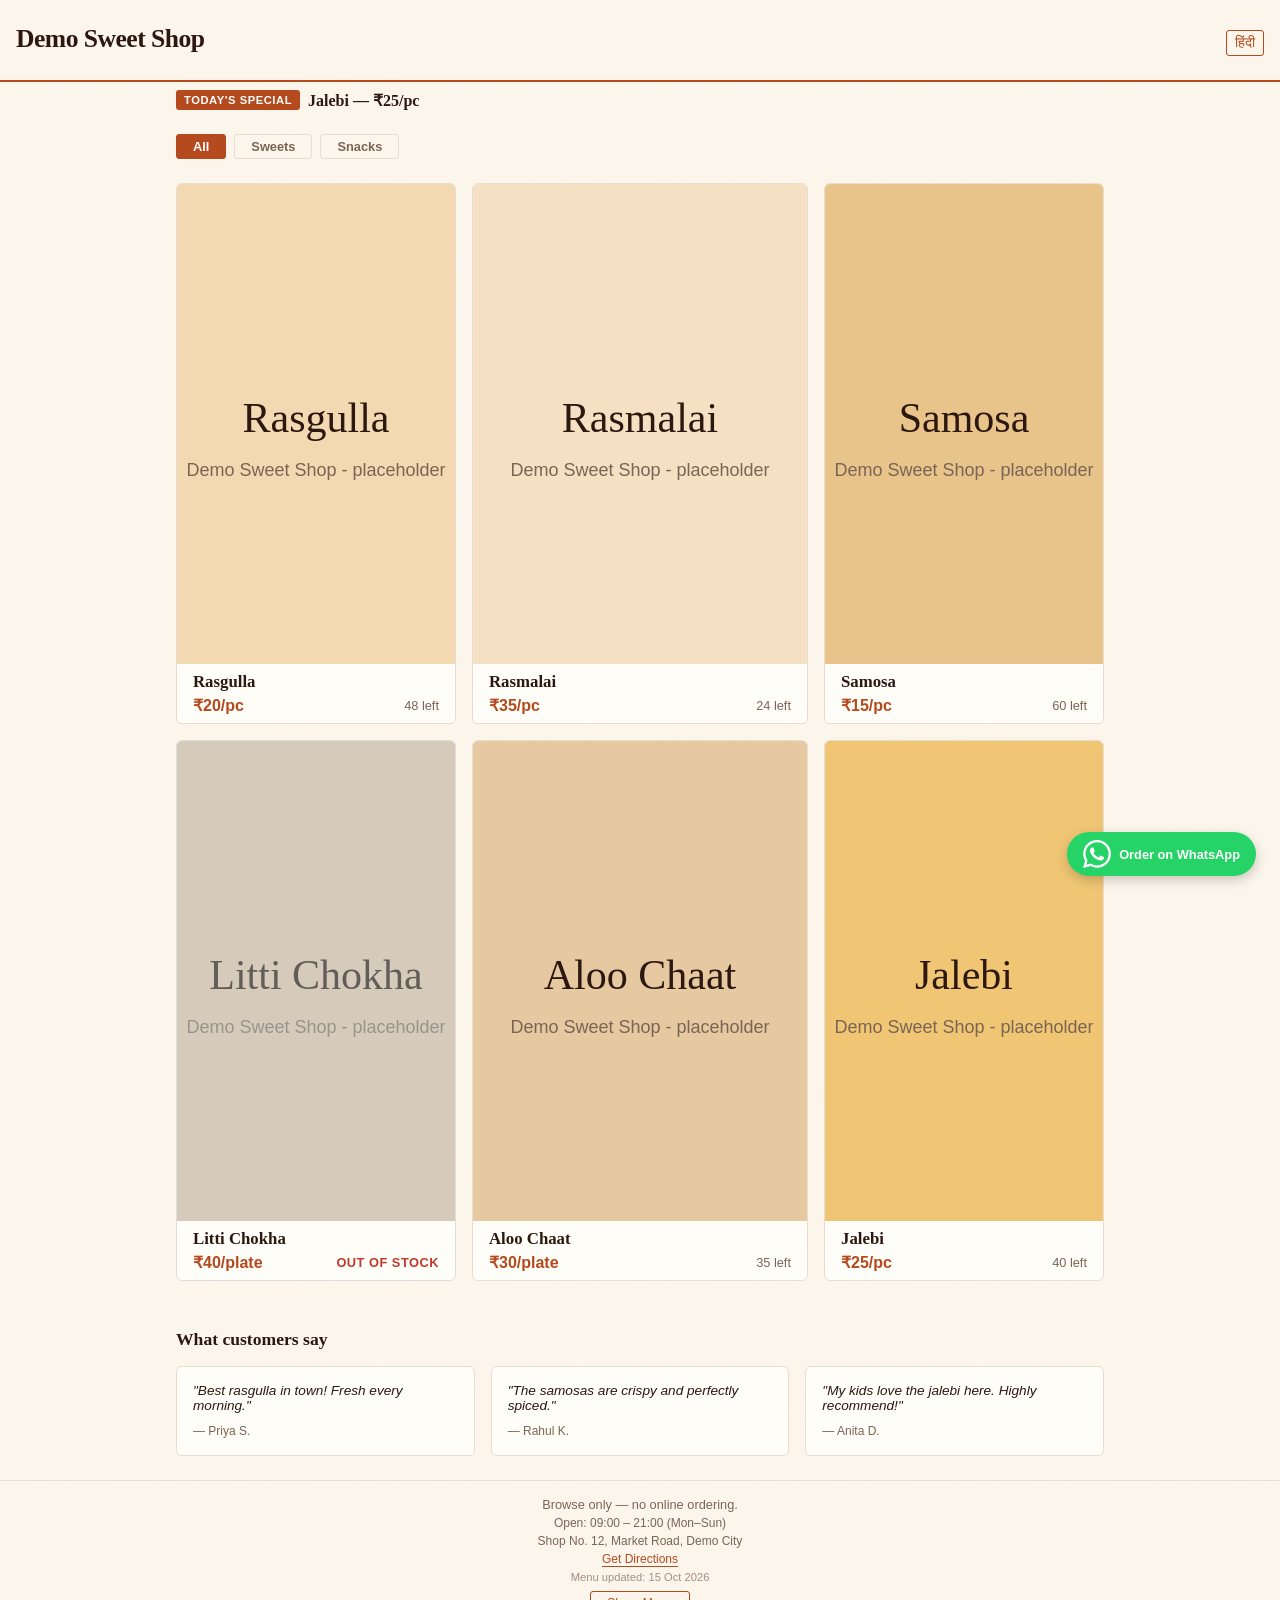
==== index.html @ 822747bb "Initial release: bilingual food-shop PWA template - Mobile-first menu with EN/HI toggle, OOS desatur" ====
<!doctype html>
<html lang="en">
  <head>
    <meta charset="UTF-8" />
    <meta name="viewport" content="width=device-width, initial-scale=1.0" />
    <meta name="theme-color" content="#b44a1e" />
    <meta
      name="description"
      content="Demo Sweet Shop — browse our menu of fresh sweets and snacks. No online ordering."
    />
    <meta property="og:title" content="Demo Sweet Shop" />
    <meta
      property="og:description"
      content="Fresh sweets and snacks. Browse only — visit us in store."
    />
    <meta property="og:type" content="website" />
    <meta property="og:image" content="assets/share.png" />
    <meta property="og:image:width" content="1200" />
    <meta property="og:image:height" content="630" />
    <meta property="og:image:alt" content="Demo Sweet Shop — fresh sweets and snacks" />
    <meta property="og:locale" content="en_IN" />
    <meta property="og:locale:alternate" content="hi_IN" />
    <!-- CSP: configure via HTTP header on your hosting server, not meta tag.
       Recommended: default-src 'self'; img-src 'self' data:; style-src 'self'; script-src 'self'; connect-src 'self' -->
    <title>Demo Sweet Shop</title>
    <link rel="icon" type="image/svg+xml" href="assets/favicon.svg" />
    <link rel="manifest" href="manifest.json" />
    <link rel="stylesheet" href="css/style.css" />
  </head>
  <body>
    <header class="shop-header">
      <h1 class="shop-title" data-i18n="shopName">Demo Sweet Shop</h1>
      <button id="langToggle" class="lang-btn" aria-label="Switch language">हिंदी</button>
    </header>

    <section class="special-banner" id="specialBanner" hidden>
      <span class="special-badge" data-i18n="todaySpecial">Today's Special</span>
      <span class="special-name" id="specialName"></span>
    </section>

    <nav class="filter-bar" id="filterBar" aria-label="Filter by category">
      <button class="filter-btn active" data-filter="all" data-i18n="filterAll">All</button>
      <button class="filter-btn" data-filter="sweet" data-i18n="filterSweet">Sweets</button>
      <button class="filter-btn" data-filter="snack" data-i18n="filterSnack">Snacks</button>
    </nav>

    <main class="menu-grid" id="menuGrid" aria-live="polite" aria-busy="true">
      <noscript>
        <p class="noscript-msg">
          This menu requires JavaScript to display items. Please enable JavaScript or contact the
          shop directly.
        </p>
      </noscript>
    </main>

    <section class="testimonials-section" id="testimonialsSection" hidden>
      <h2 class="testimonials-title" data-i18n="testimonialsTitle">What customers say</h2>
      <div class="testimonials-list" id="testimonialsList"></div>
    </section>

    <footer class="shop-footer">
      <p data-i18n="browseOnly">Browse only — no online ordering.</p>
      <p class="footer-hours" id="shopHours"></p>
      <p class="footer-address" id="shopAddress"></p>
      <a
        class="footer-directions"
        id="directionsLink"
        href="#"
        target="_blank"
        rel="noopener"
        data-i18n="getDirections"
        >Get Directions</a
      >
      <p class="footer-meta">
        <span data-i18n="menuUpdated">Menu updated</span>:
        <time id="lastUpdated"></time>
      </p>
      <button class="btn-share" id="btnShare" data-i18n="shareMenu">Share Menu</button>
    </footer>

    <a
      class="whatsapp-fab"
      id="whatsappFab"
      href="#"
      target="_blank"
      rel="noopener"
      aria-label="Order on WhatsApp"
    >
      <svg
        width="28"
        height="28"
        viewBox="0 0 24 24"
        fill="currentColor"
        aria-hidden="true"
        focusable="false"
      >
        <path
          d="M17.472 14.382c-.297-.149-1.758-.867-2.03-.967-.273-.099-.471-.148-.67.15-.197.297-.767.966-.94 1.164-.173.199-.347.223-.644.075-.297-.15-1.255-.463-2.39-1.475-.883-.788-1.48-1.761-1.653-2.059-.173-.297-.018-.458.13-.606.134-.133.298-.347.446-.52.149-.174.198-.298.298-.497.099-.198.05-.371-.025-.52-.075-.149-.669-1.612-.916-2.207-.242-.579-.487-.5-.669-.51-.173-.008-.371-.01-.57-.01-.198 0-.52.074-.792.372-.272.297-1.04 1.016-1.04 2.479 0 1.462 1.065 2.875 1.213 3.074.149.198 2.096 3.2 5.077 4.487.709.306 1.262.489 1.694.625.712.227 1.36.195 1.871.118.571-.085 1.758-.719 2.006-1.413.248-.694.248-1.289.173-1.413-.074-.124-.272-.198-.57-.347m-5.421 7.403h-.004a9.87 9.87 0 01-5.031-1.378l-.361-.214-3.741.982.998-3.648-.235-.374a9.86 9.86 0 01-1.51-5.26c.001-5.45 4.436-9.884 9.888-9.884 2.64 0 5.122 1.03 6.988 2.898a9.825 9.825 0 012.893 6.994c-.003 5.45-4.437 9.884-9.885 9.884m8.413-18.297A11.815 11.815 0 0012.05 0C5.495 0 .16 5.335.157 11.892c0 2.096.547 4.142 1.588 5.945L.057 24l6.305-1.654a11.882 11.882 0 005.683 1.448h.005c6.554 0 11.89-5.335 11.893-11.893a11.821 11.821 0 00-3.48-8.413z"
        />
      </svg>
      <span class="whatsapp-fab-text" data-i18n="whatsappOrder">Order on WhatsApp</span>
    </a>

    <script src="js/i18n.js"></script>
    <script src="js/menu.js"></script>
  </body>
</html>
---- css/style.css ----
:root {
  --clr-bg: #fdf6ec;
  --clr-card: #fffdf8;
  --clr-text: #2c1810;
  --clr-accent: #b44a1e;
  --clr-muted: #7a6555;
  --clr-oos: #c0392b;
  --clr-border: #e8ddd0;
  --clr-error: #c0392b;
  --radius-card: 6px;
  --space-xs: 4px;
  --space-sm: 8px;
  --space-md: 16px;
  --space-lg: 24px;
  --font-display: "Georgia", "Noto Serif Devanagari", serif;
  --font-body: "Segoe UI", "Noto Sans Devanagari", sans-serif;
  --noise: url("data:image/svg+xml,%3Csvg xmlns='http://www.w3.org/2000/svg' width='200' height='200'%3E%3Cfilter id='n'%3E%3CfeTurbulence type='fractalNoise' baseFrequency='0.75' numOctaves='4' stitchTiles='stitch'/%3E%3C/filter%3E%3Crect width='200' height='200' filter='url(%23n)' opacity='0.03'/%3E%3C/svg%3E");
}

* {
  margin: 0;
  padding: 0;
  box-sizing: border-box;
}

body {
  font-family: var(--font-body);
  background: var(--noise), var(--clr-bg);
  color: var(--clr-text);
  min-height: 100dvh;
  display: flex;
  flex-direction: column;
}

/* --- Header --- */

.shop-header {
  display: flex;
  align-items: baseline;
  justify-content: space-between;
  padding: var(--space-lg) var(--space-md);
  border-bottom: 2px solid var(--clr-accent);
}

.shop-title {
  font-family: var(--font-display);
  font-size: 1.6rem;
  font-weight: 700;
  letter-spacing: -0.02em;
}

.lang-btn {
  font: inherit;
  font-size: 0.85rem;
  padding: var(--space-xs) var(--space-sm);
  border: 1px solid var(--clr-accent);
  border-radius: 3px;
  background: transparent;
  color: var(--clr-accent);
  cursor: pointer;
}

.lang-btn:hover,
.lang-btn:focus-visible {
  background: var(--clr-accent);
  color: #fff;
  outline: none;
}

/* --- Filter bar --- */

.filter-bar {
  display: flex;
  gap: var(--space-sm);
  padding: var(--space-md) var(--space-md) 0;
  max-width: 960px;
  margin-inline: auto;
  width: 100%;
}

.filter-btn {
  font: inherit;
  font-size: 0.8rem;
  font-weight: 600;
  padding: var(--space-xs) var(--space-md);
  border: 1px solid var(--clr-border);
  border-radius: 3px;
  background: transparent;
  color: var(--clr-muted);
  cursor: pointer;
  transition:
    background 0.12s ease,
    color 0.12s ease;
}

.filter-btn:hover {
  border-color: var(--clr-accent);
  color: var(--clr-accent);
}

.filter-btn:focus-visible {
  outline: 2px solid var(--clr-accent);
  outline-offset: 1px;
}

.filter-btn.active {
  background: var(--clr-accent);
  border-color: var(--clr-accent);
  color: #fff;
}

/* --- Grid: desktop = 3-col asymmetric --- */

.menu-grid {
  flex: 1;
  display: grid;
  grid-template-columns: 1fr 1.2fr 1fr;
  gap: var(--space-md);
  padding: var(--space-lg) var(--space-md);
  max-width: 960px;
  margin-inline: auto;
  width: 100%;
}

/* --- Cards --- */

.item-card {
  background: var(--clr-card);
  border-radius: var(--radius-card);
  border: 1px solid var(--clr-border);
  overflow: hidden;
  display: flex;
  flex-direction: column;
  transition:
    transform 0.15s ease,
    border-color 0.15s ease;
}

/* Cards are browse-only (not interactive), so they are deliberately
   NOT focusable — a focus target that does nothing is an a11y trap.
   They lift on hover/when a child gains focus. */

.item-card:hover,
.item-card:focus-within {
  transform: translateY(-2px);
  border-color: var(--clr-accent);
}

.item-card img {
  width: 100%;
  aspect-ratio: 4 / 3;
  object-fit: cover;
  display: block;
  background: #eee;
}

.card-body {
  padding: var(--space-sm) var(--space-md);
  display: flex;
  flex-direction: column;
  gap: var(--space-xs);
  flex: 1;
}

.item-name {
  font-family: var(--font-display);
  font-size: 1.05rem;
  font-weight: 600;
}

.item-meta {
  display: flex;
  justify-content: space-between;
  align-items: center;
  margin-top: auto;
}

.item-price {
  font-weight: 700;
  color: var(--clr-accent);
}

.item-qty {
  font-size: 0.8rem;
  color: var(--clr-muted);
}

/* --- Out of stock: desaturate + dim --- */

.item-card.oos img {
  filter: grayscale(0.6);
  opacity: 70%;
}

.item-card.oos {
  border-color: #ddd;
}

.oos-label {
  font-size: 0.8rem;
  font-weight: 600;
  color: var(--clr-oos);
  text-transform: uppercase;
  letter-spacing: 0.04em;
}

/* --- Skeleton loading --- */

.skeleton-card {
  border-radius: var(--radius-card);
  border: 1px solid var(--clr-border);
  overflow: hidden;
  aspect-ratio: 4 / 3.5;
  background: linear-gradient(
    90deg,
    var(--clr-border) 25%,
    var(--clr-card) 50%,
    var(--clr-border) 75%
  );
  background-size: 200% 100%;
  animation: skeleton-pulse 1.4s ease-in-out infinite;
}

@keyframes skeleton-pulse {
  0% {
    background-position: 200% 0;
  }

  100% {
    background-position: -200% 0;
  }
}

/* --- Card keyboard focus (only if a card ever becomes interactive) --- */

.item-card:focus-visible {
  outline: 2px solid var(--clr-accent);
  outline-offset: 2px;
}

/* --- Error / loading / noscript --- */

.menu-error {
  grid-column: 1 / -1;
  color: var(--clr-error);
  font-size: 0.9rem;
  padding: var(--space-md);
  text-align: center;
}

.noscript-msg {
  grid-column: 1 / -1;
  color: var(--clr-muted);
  font-size: 0.9rem;
  padding: var(--space-md);
  text-align: center;
}

/* --- Footer --- */

.shop-footer {
  text-align: center;
  padding: var(--space-md);
  font-size: 0.8rem;
  color: var(--clr-muted);
  border-top: 1px solid var(--clr-border);
}

/* --- Mobile: horizontal cards, reordered meta, dominant price --- */

@media (width <= 600px) {
  .menu-grid {
    grid-template-columns: 1fr;
    padding: var(--space-md);
    gap: var(--space-sm);
  }

  .item-card {
    flex-direction: row;
    align-items: stretch;
  }

  .item-card img {
    width: 96px;
    min-height: 96px;
    aspect-ratio: 1;
    border-radius: var(--radius-card) 0 0 var(--radius-card);
  }

  .card-body {
    flex-flow: row wrap;
    align-items: center;
    gap: var(--space-xs) var(--space-sm);
  }

  .item-name {
    flex: 1 1 100%;
    font-size: 0.95rem;
  }

  .item-meta {
    flex: 1 1 100%;
    justify-content: flex-start;
    gap: var(--space-md);
  }

  .item-price {
    order: 1;
    font-size: 1rem;
  }

  .item-qty {
    order: 2;
  }

  .oos-label {
    order: 3;
  }
}

/* --- Motion preference: disable hover lift --- */

@media (prefers-reduced-motion: reduce) {
  .item-card,
  .lang-btn,
  .filter-btn {
    transition: none;
  }

  .item-card:hover,
  .item-card:focus-within {
    transform: none;
  }
}

/* --- Special banner --- */

.special-banner {
  display: flex;
  align-items: center;
  gap: var(--space-sm);
  max-width: 960px;
  margin-inline: auto;
  width: 100%;
  padding: var(--space-sm) var(--space-md);
}

.special-badge {
  font-size: 0.7rem;
  font-weight: 700;
  text-transform: uppercase;
  letter-spacing: 0.05em;
  background: var(--clr-accent);
  color: #fff;
  padding: var(--space-xs) var(--space-sm);
  border-radius: 3px;
}

.special-name {
  font-family: var(--font-display);
  font-size: 1rem;
  font-weight: 600;
}

/* --- Testimonials --- */

.testimonials-section {
  max-width: 960px;
  margin-inline: auto;
  width: 100%;
  padding: var(--space-lg) var(--space-md);
}

.testimonials-title {
  font-family: var(--font-display);
  font-size: 1.1rem;
  margin-bottom: var(--space-md);
}

.testimonials-list {
  display: grid;
  grid-template-columns: repeat(auto-fit, minmax(200px, 1fr));
  gap: var(--space-md);
}

.testimonial {
  background: var(--clr-card);
  border: 1px solid var(--clr-border);
  border-radius: var(--radius-card);
  padding: var(--space-md);
}

.testimonial-text {
  font-size: 0.85rem;
  font-style: italic;
  margin-bottom: var(--space-sm);
}

.testimonial-name {
  font-size: 0.75rem;
  color: var(--clr-muted);
  font-style: normal;
}

/* --- Footer extras --- */

.footer-hours,
.footer-address {
  margin-top: var(--space-xs);
  font-size: 0.75rem;
}

.footer-directions {
  display: inline-block;
  margin-top: var(--space-xs);
  font-size: 0.75rem;
  color: var(--clr-accent);
  text-decoration: none;
  border-bottom: 1px solid var(--clr-accent);
}

.footer-directions:hover {
  border-bottom-width: 2px;
}

.btn-share {
  font: inherit;
  font-size: 0.75rem;
  margin-top: var(--space-sm);
  padding: var(--space-xs) var(--space-md);
  border: 1px solid var(--clr-accent);
  border-radius: 3px;
  background: transparent;
  color: var(--clr-accent);
  cursor: pointer;
}

.btn-share:hover {
  background: var(--clr-accent);
  color: #fff;
}

/* --- WhatsApp FAB --- */

.whatsapp-fab {
  position: fixed;
  bottom: var(--space-lg);
  right: var(--space-lg);
  display: flex;
  align-items: center;
  gap: var(--space-sm);
  background: #25d366;
  color: #fff;
  padding: var(--space-sm) var(--space-md);
  border-radius: 28px;
  text-decoration: none;
  font-size: 0.8rem;
  font-weight: 600;
  box-shadow: 0 4px 12px rgb(0 0 0 / 20%);
  transition: transform 0.15s ease;
  z-index: 100;
}

.whatsapp-fab:hover {
  transform: scale(1.05);
}

.whatsapp-fab svg {
  flex-shrink: 0;
}

@media (width <= 600px) {
  .whatsapp-fab-text {
    display: none;
  }

  .whatsapp-fab {
    padding: var(--space-sm);
    border-radius: 50%;
  }
}

/* --- Footer meta --- */

.footer-meta {
  margin-top: var(--space-xs);
  font-size: 0.7rem;
  opacity: 70%;
}

/* --- Dark mode --- */

@media (prefers-color-scheme: dark) {
  :root {
    --clr-bg: #1a1209;
    --clr-card: #241a10;
    --clr-text: #f0e6d8;
    --clr-accent: #e07040;
    --clr-muted: #a08a70;
    --clr-border: #3d2e1e;
    --clr-error: #e05040;
    --clr-oos: #e05040;
  }

  .lang-btn:hover,
  .lang-btn:focus-visible {
    color: #1a1209;
  }

  .filter-btn.active {
    color: #1a1209;
  }

  .item-card img {
    background: #2a2015;
  }

  .skeleton-card {
    background: linear-gradient(
      90deg,
      var(--clr-border) 25%,
      var(--clr-card) 50%,
      var(--clr-border) 75%
    );
    background-size: 200% 100%;
  }
}

/* --- Print stylesheet --- */

@media print {
  .shop-header {
    border-bottom: 1px solid #000;
    padding: 8px 0;
  }

  .lang-btn,
  .filter-bar,
  .shop-footer,
  .whatsapp-fab,
  .testimonials-section,
  .btn-share {
    display: none;
  }

  body {
    background: #fff;
  }

  .menu-grid {
    grid-template-columns: 1fr 1fr;
    gap: 8px;
    padding: 8px 0;
  }

  .item-card {
    break-inside: avoid;
    border: 1px solid #ccc;
    box-shadow: none;
    transform: none;
  }

  .item-card:hover {
    transform: none;
  }

  .item-card img {
    filter: none;
    opacity: 100%;
  }

  .oos-label {
    color: #000;
    font-weight: 700;
  }
}
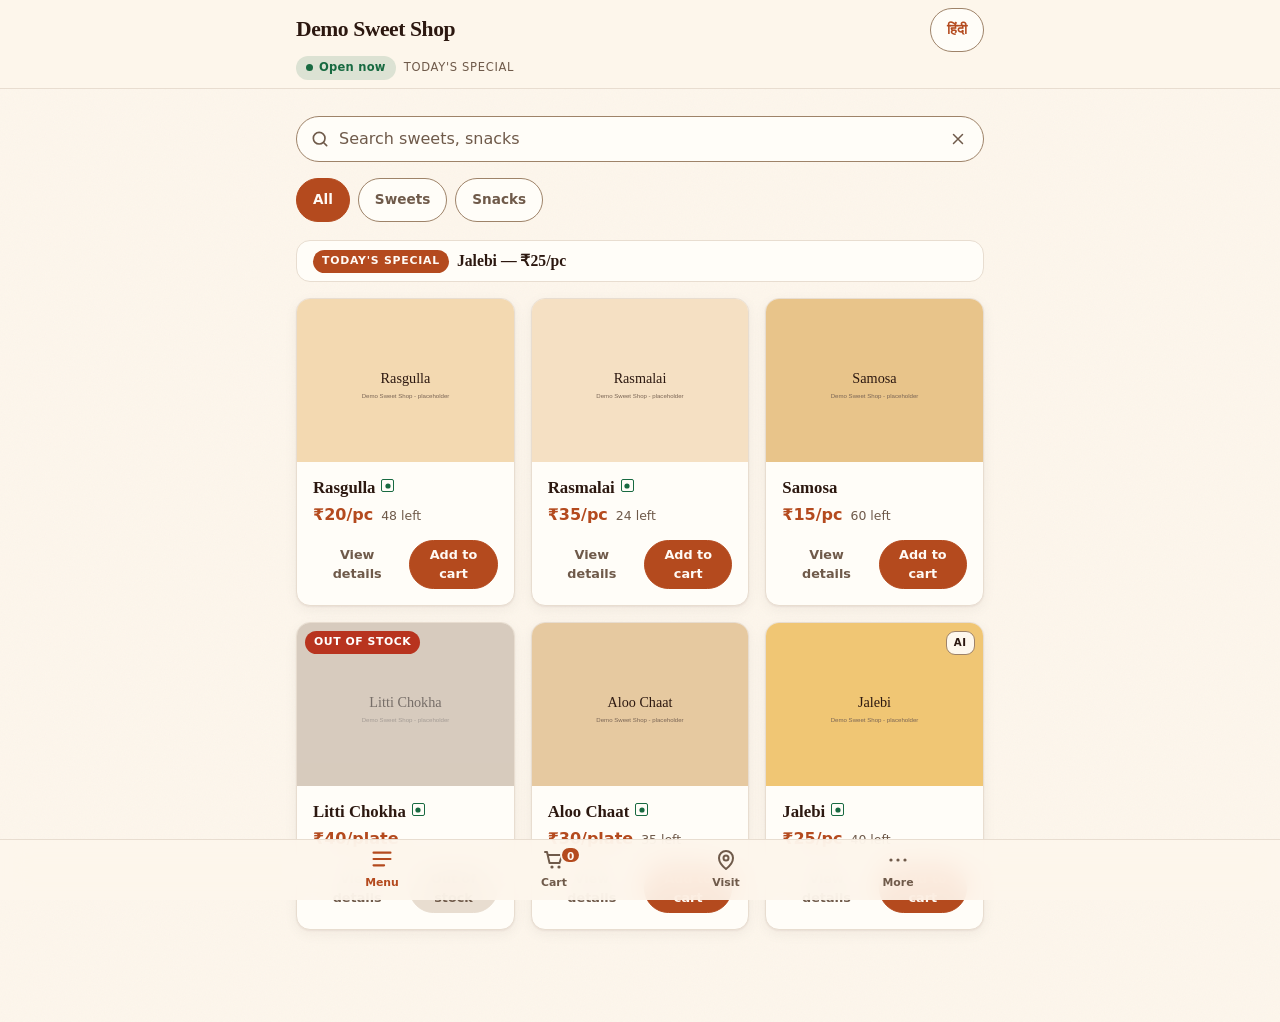
==== commit 3cc75578: "feat(app): revamp into an app-like PWA with a local cart and WhatsApp handoff The shop is now a four" ====
--- a/index.html
+++ b/index.html
@@ -2,106 +2,376 @@
 <html lang="en">
   <head>
     <meta charset="UTF-8" />
-    <meta name="viewport" content="width=device-width, initial-scale=1.0" />
+    <meta name="viewport" content="width=device-width, initial-scale=1.0, viewport-fit=cover" />
     <meta name="theme-color" content="#b44a1e" />
     <meta
       name="description"
-      content="Demo Sweet Shop — browse our menu of fresh sweets and snacks. No online ordering."
-    />
+      content="Demo Sweet Shop — browse our menu of fresh sweets and snacks, build your order and send it on WhatsApp."
+    />
+
+    <!-- iOS standalone support: without these the app opens in a Safari frame
+         even after "Add to Home Screen". -->
+    <meta name="apple-mobile-web-app-capable" content="yes" />
+    <meta name="mobile-web-app-capable" content="yes" />
+    <meta name="apple-mobile-web-app-status-bar-style" content="black-translucent" />
+    <meta name="apple-mobile-web-app-title" content="Sweet Shop" />
+    <meta name="format-detection" content="telephone=no" />
+
     <meta property="og:title" content="Demo Sweet Shop" />
     <meta
       property="og:description"
-      content="Fresh sweets and snacks. Browse only — visit us in store."
+      content="Fresh sweets and snacks. Build your order and send it on WhatsApp."
     />
     <meta property="og:type" content="website" />
-    <meta property="og:image" content="assets/share.png" />
+    <!-- Social crawlers need an absolute image URL; a relative path is
+         dropped when the share is rendered. Kept in sync with .deploy.env
+         by scripts/deploy-config.sh. -->
+    <meta
+      property="og:image"
+      content="https://nightforgeio.github.io/shop-template/assets/share.png"
+    />
     <meta property="og:image:width" content="1200" />
     <meta property="og:image:height" content="630" />
     <meta property="og:image:alt" content="Demo Sweet Shop — fresh sweets and snacks" />
     <meta property="og:locale" content="en_IN" />
     <meta property="og:locale:alternate" content="hi_IN" />
+    <meta property="og:url" content="https://nightforgeio.github.io/shop-template/" />
+    <meta name="twitter:card" content="summary_large_image" />
+    <meta name="twitter:title" content="Demo Sweet Shop" />
+    <meta
+      name="twitter:description"
+      content="Fresh sweets and snacks. Build your order and send it on WhatsApp."
+    />
+    <meta
+      name="twitter:image"
+      content="https://nightforgeio.github.io/shop-template/assets/share.png"
+    />
+    <link rel="canonical" href="https://nightforgeio.github.io/shop-template/" />
     <!-- CSP: configure via HTTP header on your hosting server, not meta tag.
-       Recommended: default-src 'self'; img-src 'self' data:; style-src 'self'; script-src 'self'; connect-src 'self' -->
+         Recommended: default-src 'self'; img-src 'self' data:; style-src 'self'; script-src 'self'; connect-src 'self' -->
     <title>Demo Sweet Shop</title>
     <link rel="icon" type="image/svg+xml" href="assets/favicon.svg" />
+    <link rel="apple-touch-icon" href="assets/icon-192.png" />
     <link rel="manifest" href="manifest.json" />
     <link rel="stylesheet" href="css/style.css" />
   </head>
   <body>
-    <header class="shop-header">
-      <h1 class="shop-title" data-i18n="shopName">Demo Sweet Shop</h1>
-      <button id="langToggle" class="lang-btn" aria-label="Switch language">हिंदी</button>
+    <a class="skip-link" href="#viewMenu" data-i18n="menuTab">Menu</a>
+
+    <!-- App header: title + live status + language -->
+    <header class="app-header">
+      <div class="app-header-row">
+        <h1 class="shop-title" id="shopTitle" data-i18n="shopName">Demo Sweet Shop</h1>
+        <button
+          id="langToggle"
+          class="lang-btn"
+          data-lang-toggle
+          type="button"
+          aria-label="Switch language to Hindi"
+          aria-pressed="false"
+        >
+          हिंदी
+        </button>
+      </div>
+      <div class="app-header-sub">
+        <span class="status-pill status-unknown" id="statusPill" hidden></span>
+        <span class="header-sub-text" data-i18n="todaySpecial">Today's Special</span>
+      </div>
     </header>
 
-    <section class="special-banner" id="specialBanner" hidden>
-      <span class="special-badge" data-i18n="todaySpecial">Today's Special</span>
-      <span class="special-name" id="specialName"></span>
+    <!-- Offline banner -->
+    <div class="offline-banner" id="offlineBanner" role="status" hidden></div>
+
+    <!-- ===== MENU VIEW ===== -->
+    <section class="app-view" id="viewMenu" aria-labelledby="menuHeading">
+      <h2 class="sr-only" id="menuHeading" data-view-heading data-i18n="menuTab">Menu</h2>
+
+      <!-- Search -->
+      <div class="search-wrap">
+        <label class="sr-only" for="searchInput" data-i18n="searchLabel">Search the menu</label>
+        <svg
+          class="search-icon"
+          width="20"
+          height="20"
+          viewBox="0 0 24 24"
+          fill="none"
+          aria-hidden="true"
+          focusable="false"
+        >
+          <circle cx="11" cy="11" r="7" stroke="currentColor" stroke-width="2" />
+          <path d="M20 20l-3.5-3.5" stroke="currentColor" stroke-width="2" stroke-linecap="round" />
+        </svg>
+        <input
+          type="search"
+          id="searchInput"
+          class="search-input"
+          placeholder="Search sweets, snacks"
+          data-i18n-placeholder="searchPlaceholder"
+          autocomplete="off"
+          enterkeyhint="search"
+        />
+        <button
+          type="button"
+          class="search-clear"
+          id="searchClear"
+          aria-label="Clear search"
+          data-i18n-aria="clearSearch"
+        >
+          <svg
+            width="18"
+            height="18"
+            viewBox="0 0 24 24"
+            fill="none"
+            aria-hidden="true"
+            focusable="false"
+          >
+            <path
+              d="M6 6l12 12M18 6L6 18"
+              stroke="currentColor"
+              stroke-width="2"
+              stroke-linecap="round"
+            />
+          </svg>
+        </button>
+      </div>
+
+      <!-- Category filters -->
+      <nav
+        class="filter-bar"
+        id="filterBar"
+        aria-label="Filter by category"
+        data-i18n-aria="filterNavLabel"
+      >
+        <button
+          class="filter-btn active"
+          type="button"
+          data-filter="all"
+          aria-pressed="true"
+          data-i18n="filterAll"
+        >
+          All
+        </button>
+        <button
+          class="filter-btn"
+          type="button"
+          data-filter="sweet"
+          aria-pressed="false"
+          data-i18n="filterSweet"
+        >
+          Sweets
+        </button>
+        <button
+          class="filter-btn"
+          type="button"
+          data-filter="snack"
+          aria-pressed="false"
+          data-i18n="filterSnack"
+        >
+          Snacks
+        </button>
+      </nav>
+
+      <!-- Today's special -->
+      <section class="special-banner" id="specialBanner" hidden>
+        <span class="special-badge" data-i18n="todaySpecial">Today's Special</span>
+        <span class="special-name" id="specialName"></span>
+      </section>
+
+      <!-- Item grid -->
+      <main class="menu-grid" id="menuGrid" aria-live="polite" aria-busy="true">
+        <noscript>
+          <p class="noscript-msg">
+            This menu requires JavaScript to display items. Please enable JavaScript or contact the
+            shop directly.
+          </p>
+        </noscript>
+      </main>
     </section>
 
-    <nav class="filter-bar" id="filterBar" aria-label="Filter by category">
-      <button class="filter-btn active" data-filter="all" data-i18n="filterAll">All</button>
-      <button class="filter-btn" data-filter="sweet" data-i18n="filterSweet">Sweets</button>
-      <button class="filter-btn" data-filter="snack" data-i18n="filterSnack">Snacks</button>
+    <!-- ===== CART VIEW ===== -->
+    <section class="app-view" id="viewCart" aria-labelledby="cartHeading" hidden>
+      <h2 class="view-title" id="cartHeading" data-view-heading data-i18n="yourCart">Your cart</h2>
+      <div class="cart-list" id="cartList"></div>
+      <div class="cart-summary">
+        <div class="cart-summary-row">
+          <span class="cart-summary-label" data-i18n="itemsLabel">items</span>
+          <span class="cart-summary-count" id="cartCount">0 items</span>
+        </div>
+        <div class="cart-summary-row cart-summary-total">
+          <span class="cart-summary-label" data-i18n="total">Total</span>
+          <span class="cart-summary-value" id="cartTotal">₹0</span>
+        </div>
+        <button
+          type="button"
+          class="btn-primary btn-block"
+          id="btnOrder"
+          data-i18n="orderOnWhatsapp"
+        >
+          Send order on WhatsApp
+        </button>
+        <p class="cart-note" data-i18n="orderNote">
+          Opens WhatsApp with your order written out. We never take payment here.
+        </p>
+      </div>
+    </section>
+
+    <!-- ===== VISIT VIEW ===== -->
+    <section class="app-view" id="viewVisit" aria-labelledby="visitHeading" hidden>
+      <h2 class="view-title" id="visitHeading" data-view-heading data-i18n="visitTitle">
+        Visit us
+      </h2>
+      <div id="visitBody"></div>
+    </section>
+
+    <!-- ===== MORE VIEW ===== -->
+    <section class="app-view" id="viewMore" aria-labelledby="moreHeading" hidden>
+      <h2 class="view-title" id="moreHeading" data-view-heading data-i18n="moreTab">More</h2>
+      <div id="moreBody"></div>
+      <div class="more-actions">
+        <button
+          type="button"
+          class="btn-outline btn-block"
+          id="btnInstall"
+          hidden
+          data-i18n="installApp"
+        >
+          Install the app
+        </button>
+        <p class="install-hint" data-i18n="installHint">
+          Add it to your home screen for a full-screen, faster experience.
+        </p>
+        <button type="button" class="btn-outline btn-block" id="btnShare" data-i18n="shareShop">
+          Share
+        </button>
+        <p class="footer-meta">
+          <span data-i18n="menuUpdated">Menu updated</span>:
+          <time id="lastUpdated"></time>
+        </p>
+      </div>
+    </section>
+
+    <!-- ===== BOTTOM TAB BAR ===== -->
+    <nav class="tabbar" id="tabbar" aria-label="Main" data-i18n-aria="mainNavLabel">
+      <button class="tab active" type="button" data-view="menu" aria-current="page">
+        <svg
+          width="24"
+          height="24"
+          viewBox="0 0 24 24"
+          fill="none"
+          aria-hidden="true"
+          focusable="false"
+        >
+          <path
+            d="M4 6h16M4 12h16M4 18h10"
+            stroke="currentColor"
+            stroke-width="2"
+            stroke-linecap="round"
+          />
+        </svg>
+        <span data-i18n="menuTab">Menu</span>
+      </button>
+      <button class="tab" type="button" data-view="cart">
+        <svg
+          width="24"
+          height="24"
+          viewBox="0 0 24 24"
+          fill="none"
+          aria-hidden="true"
+          focusable="false"
+        >
+          <path
+            d="M3 4h2l2.5 11h10L20 7H6"
+            stroke="currentColor"
+            stroke-width="2"
+            stroke-linecap="round"
+            stroke-linejoin="round"
+          />
+          <circle cx="10" cy="19" r="1.6" fill="currentColor" />
+          <circle cx="17" cy="19" r="1.6" fill="currentColor" />
+        </svg>
+        <span data-i18n="cartTab">Cart</span>
+        <span class="cart-badge" id="cartBadge" hidden>0</span>
+      </button>
+      <button class="tab" type="button" data-view="visit">
+        <svg
+          width="24"
+          height="24"
+          viewBox="0 0 24 24"
+          fill="none"
+          aria-hidden="true"
+          focusable="false"
+        >
+          <path
+            d="M12 21s7-5.5 7-11a7 7 0 10-14 0c0 5.5 7 11 7 11z"
+            stroke="currentColor"
+            stroke-width="2"
+            stroke-linejoin="round"
+          />
+          <circle cx="12" cy="10" r="2.5" stroke="currentColor" stroke-width="2" />
+        </svg>
+        <span data-i18n="visitTab">Visit</span>
+      </button>
+      <button class="tab" type="button" data-view="more">
+        <svg
+          width="24"
+          height="24"
+          viewBox="0 0 24 24"
+          fill="none"
+          aria-hidden="true"
+          focusable="false"
+        >
+          <circle cx="5" cy="12" r="1.6" fill="currentColor" />
+          <circle cx="12" cy="12" r="1.6" fill="currentColor" />
+          <circle cx="19" cy="12" r="1.6" fill="currentColor" />
+        </svg>
+        <span data-i18n="moreTab">More</span>
+      </button>
     </nav>
 
-    <main class="menu-grid" id="menuGrid" aria-live="polite" aria-busy="true">
-      <noscript>
-        <p class="noscript-msg">
-          This menu requires JavaScript to display items. Please enable JavaScript or contact the
-          shop directly.
-        </p>
-      </noscript>
-    </main>
-
-    <section class="testimonials-section" id="testimonialsSection" hidden>
-      <h2 class="testimonials-title" data-i18n="testimonialsTitle">What customers say</h2>
-      <div class="testimonials-list" id="testimonialsList"></div>
-    </section>
-
-    <footer class="shop-footer">
-      <p data-i18n="browseOnly">Browse only — no online ordering.</p>
-      <p class="footer-hours" id="shopHours"></p>
-      <p class="footer-address" id="shopAddress"></p>
-      <a
-        class="footer-directions"
-        id="directionsLink"
-        href="#"
-        target="_blank"
-        rel="noopener"
-        data-i18n="getDirections"
-        >Get Directions</a
-      >
-      <p class="footer-meta">
-        <span data-i18n="menuUpdated">Menu updated</span>:
-        <time id="lastUpdated"></time>
-      </p>
-      <button class="btn-share" id="btnShare" data-i18n="shareMenu">Share Menu</button>
-    </footer>
-
-    <a
-      class="whatsapp-fab"
-      id="whatsappFab"
-      href="#"
-      target="_blank"
-      rel="noopener"
-      aria-label="Order on WhatsApp"
+    <!-- ===== ITEM DETAIL SHEET ===== -->
+    <div
+      class="sheet-backdrop"
+      id="itemSheet"
+      hidden
+      role="dialog"
+      aria-modal="true"
+      aria-label="Item details"
+      data-i18n-aria="itemDetails"
     >
-      <svg
-        width="28"
-        height="28"
-        viewBox="0 0 24 24"
-        fill="currentColor"
-        aria-hidden="true"
-        focusable="false"
-      >
-        <path
-          d="M17.472 14.382c-.297-.149-1.758-.867-2.03-.967-.273-.099-.471-.148-.67.15-.197.297-.767.966-.94 1.164-.173.199-.347.223-.644.075-.297-.15-1.255-.463-2.39-1.475-.883-.788-1.48-1.761-1.653-2.059-.173-.297-.018-.458.13-.606.134-.133.298-.347.446-.52.149-.174.198-.298.298-.497.099-.198.05-.371-.025-.52-.075-.149-.669-1.612-.916-2.207-.242-.579-.487-.5-.669-.51-.173-.008-.371-.01-.57-.01-.198 0-.52.074-.792.372-.272.297-1.04 1.016-1.04 2.479 0 1.462 1.065 2.875 1.213 3.074.149.198 2.096 3.2 5.077 4.487.709.306 1.262.489 1.694.625.712.227 1.36.195 1.871.118.571-.085 1.758-.719 2.006-1.413.248-.694.248-1.289.173-1.413-.074-.124-.272-.198-.57-.347m-5.421 7.403h-.004a9.87 9.87 0 01-5.031-1.378l-.361-.214-3.741.982.998-3.648-.235-.374a9.86 9.86 0 01-1.51-5.26c.001-5.45 4.436-9.884 9.888-9.884 2.64 0 5.122 1.03 6.988 2.898a9.825 9.825 0 012.893 6.994c-.003 5.45-4.437 9.884-9.885 9.884m8.413-18.297A11.815 11.815 0 0012.05 0C5.495 0 .16 5.335.157 11.892c0 2.096.547 4.142 1.588 5.945L.057 24l6.305-1.654a11.882 11.882 0 005.683 1.448h.005c6.554 0 11.89-5.335 11.893-11.893a11.821 11.821 0 00-3.48-8.413z"
-        />
-      </svg>
-      <span class="whatsapp-fab-text" data-i18n="whatsappOrder">Order on WhatsApp</span>
-    </a>
+      <div class="sheet-close-bar">
+        <button
+          type="button"
+          class="sheet-close"
+          data-sheet-close
+          aria-label="Close"
+          data-i18n-aria="close"
+        >
+          <svg
+            width="20"
+            height="20"
+            viewBox="0 0 24 24"
+            fill="none"
+            aria-hidden="true"
+            focusable="false"
+          >
+            <path
+              d="M6 6l12 12M18 6L6 18"
+              stroke="currentColor"
+              stroke-width="2"
+              stroke-linecap="round"
+            />
+          </svg>
+        </button>
+      </div>
+      <div class="sheet-body" id="sheetBody"></div>
+    </div>
+
+    <!-- Toast -->
+    <div class="toast" id="toast" role="status" aria-live="polite" hidden></div>
 
     <script src="js/i18n.js"></script>
-    <script src="js/menu.js"></script>
+    <script src="js/hours.js"></script>
+    <script src="js/cart.js"></script>
+    <script src="js/app.js"></script>
   </body>
 </html>
--- a/css/style.css
+++ b/css/style.css
@@ -1,19 +1,77 @@
+/* ==========================================================================
+   Demo Sweet Shop — app stylesheet
+
+   This is an app shell, not a brochure. The layout rules that make it feel
+   native:
+     - fixed app header with a blurred backdrop
+     - fixed bottom tab bar with safe-area padding
+     - views scroll under both, with padding to clear them
+     - content sits in a scrolling pane, the chrome does not move
+   ========================================================================== */
+
 :root {
   --clr-bg: #fdf6ec;
+  --clr-bg-2: #f7ece0;
   --clr-card: #fffdf8;
   --clr-text: #2c1810;
   --clr-accent: #b44a1e;
-  --clr-muted: #7a6555;
-  --clr-oos: #c0392b;
+  --clr-accent-ink: #fffaf5;
+  --clr-muted: #6f5a4a;
+  --clr-oos: #b8341f;
+  /* Ink used ON TOP of a solid --clr-oos fill (the out-of-stock badge).
+     White on the light-mode #b8341f is 5.92:1, but white on the dark-mode
+     #e8705f is only 3.04:1, so the dark scheme needs dark ink instead. */
+  --clr-oos-ink: #fff;
   --clr-border: #e8ddd0;
-  --clr-error: #c0392b;
-  --radius-card: 6px;
+  /* Border on interactive controls (search input, filter chips, stepper
+     buttons). WCAG 1.4.11 requires 3:1 for the boundary of a control, so
+     this is darker than the purely decorative --clr-border. */
+  --clr-border-2: #9e8369;
+  --clr-error: #b8341f;
+  --clr-success: #186a41;
+  --clr-wa: #25d366;
+  --clr-veg: #186a41;
+  --clr-non-veg: #b8341f;
+
+  /* The app shell width. On a phone this is the full screen; on a desktop
+     the header, the scrolling view and the tab bar all stop here so the
+     chrome stays aligned with the content instead of stretching edge to
+     edge. */
+  --shell-w: 720px;
+
+  --radius-card: 14px;
+  --radius-sm: 9px;
+  --radius-pill: 999px;
+
   --space-xs: 4px;
   --space-sm: 8px;
   --space-md: 16px;
   --space-lg: 24px;
+  --space-xl: 32px;
+
   --font-display: "Georgia", "Noto Serif Devanagari", serif;
-  --font-body: "Segoe UI", "Noto Sans Devanagari", sans-serif;
+  --font-body: "Segoe UI", "Noto Sans Devanagari", system-ui, sans-serif;
+
+  /* Chrome heights — the scroll pane is padded by these so content is
+     never trapped under the header or the tab bar. */
+  --header-h: 108px;
+  --tabbar-h: 60px;
+  --safe-b: env(safe-area-inset-bottom, 0px);
+  --safe-t: env(safe-area-inset-top, 0px);
+
+  --ease: cubic-bezier(0.2, 0.7, 0.2, 1);
+
+  /* Motion durations live in variables so the reduced-motion block can
+     neutralise them by changing one value, with no !important needed. */
+  --dur-fast: 0.15s;
+  --dur-med: 0.18s;
+  --dur-slow: 0.22s;
+  --dur-sheet: 0.26s;
+  --dur-toast: 0.24s;
+  --dur-skeleton: 1.4s;
+  --shadow-card: 0 1px 2px rgb(44 24 16 / 6%), 0 4px 14px rgb(44 24 16 / 5%);
+  --shadow-raised: 0 8px 28px rgb(44 24 16 / 14%);
+
   --noise: url("data:image/svg+xml,%3Csvg xmlns='http://www.w3.org/2000/svg' width='200' height='200'%3E%3Cfilter id='n'%3E%3CfeTurbulence type='fractalNoise' baseFrequency='0.75' numOctaves='4' stitchTiles='stitch'/%3E%3C/filter%3E%3Crect width='200' height='200' filter='url(%23n)' opacity='0.03'/%3E%3C/svg%3E");
 }
 
@@ -21,6 +79,10 @@
   margin: 0;
   padding: 0;
   box-sizing: border-box;
+}
+
+html {
+  text-size-adjust: 100%;
 }
 
 body {
@@ -28,69 +90,310 @@
   background: var(--noise), var(--clr-bg);
   color: var(--clr-text);
   min-height: 100dvh;
-  display: flex;
-  flex-direction: column;
-}
-
-/* --- Header --- */
-
-.shop-header {
-  display: flex;
-  align-items: baseline;
+  line-height: 1.55;
+  /* The tab bar is fixed; the body must not scroll independently of it. */
+  overflow-x: hidden;
+}
+
+/* --- Accessibility helpers --- */
+
+.sr-only {
+  position: absolute;
+  width: 1px;
+  height: 1px;
+  padding: 0;
+  margin: -1px;
+  overflow: hidden;
+  /* clip-path replaces the deprecated `clip` shorthand. */
+  clip-path: inset(50%);
+  white-space: nowrap;
+  border: 0;
+}
+
+.skip-link {
+  position: absolute;
+  left: -9999px;
+  top: 0;
+  z-index: 200;
+  background: var(--clr-accent);
+  color: var(--clr-accent-ink);
+  /* display:inline-flex + min-height keeps the visible target at 44px. */
+  display: inline-flex;
+  align-items: center;
+  min-height: 44px;
+  padding: var(--space-sm) var(--space-md);
+  border-radius: 0 0 var(--radius-sm) 0;
+  text-decoration: none;
+  font-weight: 600;
+}
+
+.skip-link:focus {
+  left: 0;
+}
+
+:focus-visible {
+  outline: 2px solid var(--clr-accent);
+  outline-offset: 2px;
+}
+
+/* ==========================================================================
+   App header
+   ========================================================================== */
+
+.app-header {
+  position: fixed;
+  inset: 0 0 auto;
+  z-index: 60;
+  padding: calc(var(--space-sm) + var(--safe-t)) var(--space-md) var(--space-sm);
+  background: color-mix(in srgb, var(--clr-bg) 86%, transparent);
+  backdrop-filter: blur(14px) saturate(1.4);
+  border-bottom: 1px solid var(--clr-border);
+}
+
+/* The header row is centred on the same content column as the scrolling
+   view, so the shop name lines up with the menu cards instead of drifting
+   to the far left of a wide desktop window. On a phone the column is
+   narrower than the screen, so this resolves to the full width. */
+.app-header-row,
+.app-header-sub {
+  width: min(100%, calc(var(--shell-w) - var(--space-md) * 2));
+  margin-inline: auto;
+}
+
+.app-header-row {
+  display: flex;
+  align-items: center;
   justify-content: space-between;
-  padding: var(--space-lg) var(--space-md);
-  border-bottom: 2px solid var(--clr-accent);
+  gap: var(--space-md);
 }
 
 .shop-title {
   font-family: var(--font-display);
-  font-size: 1.6rem;
+  font-size: 1.35rem;
   font-weight: 700;
   letter-spacing: -0.02em;
+  line-height: 1.2;
+  min-width: 0;
+  overflow: hidden;
+  text-overflow: ellipsis;
+  white-space: nowrap;
 }
 
 .lang-btn {
   font: inherit;
   font-size: 0.85rem;
-  padding: var(--space-xs) var(--space-sm);
-  border: 1px solid var(--clr-accent);
-  border-radius: 3px;
-  background: transparent;
+  font-weight: 600;
+  flex-shrink: 0;
+  min-height: 44px;
+  padding: var(--space-xs) var(--space-md);
+  border: 1px solid var(--clr-border-2);
+  border-radius: var(--radius-pill);
+  background: var(--clr-card);
   color: var(--clr-accent);
   cursor: pointer;
-}
-
-.lang-btn:hover,
-.lang-btn:focus-visible {
+  transition:
+    background var(--dur-fast) var(--ease),
+    color var(--dur-fast) var(--ease),
+    border-color var(--dur-fast) var(--ease);
+}
+
+.lang-btn:hover {
   background: var(--clr-accent);
-  color: #fff;
-  outline: none;
-}
-
-/* --- Filter bar --- */
-
-.filter-bar {
-  display: flex;
+  border-color: var(--clr-accent);
+  color: var(--clr-accent-ink);
+}
+
+.app-header-sub {
+  display: flex;
+  align-items: center;
   gap: var(--space-sm);
-  padding: var(--space-md) var(--space-md) 0;
-  max-width: 960px;
-  margin-inline: auto;
-  width: 100%;
-}
-
-.filter-btn {
-  font: inherit;
+  margin-top: var(--space-xs);
+  min-height: 22px;
+}
+
+.header-sub-text {
+  font-size: 0.72rem;
+  letter-spacing: 0.06em;
+  text-transform: uppercase;
+  color: var(--clr-muted);
+}
+
+/* --- Status pill (open / closed) --- */
+
+.status-pill {
+  display: inline-flex;
+  align-items: center;
+  gap: 6px;
+  font-size: 0.72rem;
+  font-weight: 700;
+  padding: 3px 10px;
+  border-radius: var(--radius-pill);
+  letter-spacing: 0.02em;
+}
+
+.status-pill::before {
+  content: "";
+  width: 7px;
+  height: 7px;
+  border-radius: 50%;
+  background: currentcolor;
+}
+
+.status-open {
+  background: color-mix(in srgb, var(--clr-success) 14%, transparent);
+  color: var(--clr-success);
+}
+
+.status-closed {
+  background: color-mix(in srgb, var(--clr-oos) 12%, transparent);
+  color: var(--clr-oos);
+}
+
+.status-unknown {
+  background: var(--clr-bg-2);
+  color: var(--clr-muted);
+}
+
+/* --- Offline banner --- */
+.offline-banner {
+  position: fixed;
+  top: calc(var(--header-h) + var(--safe-t));
+  inset-inline: 0;
+  z-index: 55;
+  background: var(--clr-oos);
+  color: var(--clr-oos-ink);
+  text-align: center;
   font-size: 0.8rem;
   font-weight: 600;
   padding: var(--space-xs) var(--space-md);
-  border: 1px solid var(--clr-border);
-  border-radius: 3px;
+}
+
+/* ==========================================================================
+   Views
+   ========================================================================== */
+
+.app-view {
+  padding: calc(var(--header-h) + var(--safe-t) + var(--space-sm)) var(--space-md)
+    calc(var(--tabbar-h) + var(--safe-b) + var(--space-xl));
+  max-width: var(--shell-w);
+  margin-inline: auto;
+}
+
+.app-view[hidden] {
+  display: none;
+}
+
+.view-title {
+  font-family: var(--font-display);
+  font-size: 1.5rem;
+  font-weight: 700;
+  letter-spacing: -0.02em;
+  margin-bottom: var(--space-md);
+}
+
+.view-title:focus {
+  outline: none;
+}
+
+/* ==========================================================================
+   Search
+   ========================================================================== */
+
+.search-wrap {
+  position: relative;
+  display: flex;
+  align-items: center;
+  margin-bottom: var(--space-md);
+}
+
+.search-icon {
+  position: absolute;
+  left: 14px;
+  color: var(--clr-muted);
+  pointer-events: none;
+}
+
+.search-input {
+  font: inherit;
+  width: 100%;
+  min-height: 46px;
+  padding: 0 44px 0 42px;
+  border: 1px solid var(--clr-border-2);
+  border-radius: var(--radius-pill);
+  background: var(--clr-card);
+  color: var(--clr-text);
+  appearance: none;
+}
+
+.search-input::placeholder {
+  color: var(--clr-muted);
+}
+
+.search-input:focus {
+  outline: 2px solid var(--clr-accent);
+  outline-offset: 1px;
+  border-color: var(--clr-accent);
+}
+
+/* Hide the native clear affordance; the button below does the same job. */
+.search-input::-webkit-search-cancel-button {
+  display: none;
+}
+
+.search-clear {
+  position: absolute;
+  right: 4px;
+  display: grid;
+  place-items: center;
+  /* The glyph is 18px, but the hit area is a full 44px target so the
+     button is comfortably tappable on a phone. */
+  width: 44px;
+  height: 44px;
+  border: 0;
+  border-radius: 50%;
   background: transparent;
+  color: var(--clr-muted);
+  cursor: pointer;
+}
+
+.search-clear:hover {
+  background: var(--clr-bg-2);
+  color: var(--clr-text);
+}
+
+/* ==========================================================================
+   Filters
+   ========================================================================== */
+
+.filter-bar {
+  display: flex;
+  gap: var(--space-sm);
+  margin-bottom: var(--space-md);
+  overflow-x: auto;
+  scrollbar-width: none;
+  padding-bottom: 2px;
+}
+
+.filter-bar::-webkit-scrollbar {
+  display: none;
+}
+
+.filter-btn {
+  font: inherit;
+  font-size: 0.85rem;
+  font-weight: 600;
+  flex-shrink: 0;
+  min-height: 44px;
+  padding: var(--space-xs) var(--space-md);
+  border: 1px solid var(--clr-border-2);
+  border-radius: var(--radius-pill);
+  background: var(--clr-card);
   color: var(--clr-muted);
   cursor: pointer;
   transition:
-    background 0.12s ease,
-    color 0.12s ease;
+    background var(--dur-fast) var(--ease),
+    color var(--dur-fast) var(--ease),
+    border-color var(--dur-fast) var(--ease);
 }
 
 .filter-btn:hover {
@@ -98,64 +401,154 @@
   color: var(--clr-accent);
 }
 
-.filter-btn:focus-visible {
-  outline: 2px solid var(--clr-accent);
-  outline-offset: 1px;
-}
-
 .filter-btn.active {
   background: var(--clr-accent);
   border-color: var(--clr-accent);
-  color: #fff;
-}
-
-/* --- Grid: desktop = 3-col asymmetric --- */
+  color: var(--clr-accent-ink);
+}
+
+/* ==========================================================================
+   Special banner
+   ========================================================================== */
+
+.special-banner {
+  display: flex;
+  align-items: center;
+  gap: var(--space-sm);
+  flex-wrap: wrap;
+  margin-bottom: var(--space-md);
+  padding: var(--space-sm) var(--space-md);
+  background: var(--clr-card);
+  border: 1px solid var(--clr-border);
+  border-radius: var(--radius-card);
+}
+
+.special-badge {
+  font-size: 0.68rem;
+  font-weight: 700;
+  text-transform: uppercase;
+  letter-spacing: 0.07em;
+  background: var(--clr-accent);
+  color: var(--clr-accent-ink);
+  padding: 3px 9px;
+  border-radius: var(--radius-pill);
+}
+
+.special-name {
+  font-family: var(--font-display);
+  font-size: 0.98rem;
+  font-weight: 600;
+}
+
+/* ==========================================================================
+   Menu grid + cards
+   ========================================================================== */
 
 .menu-grid {
-  flex: 1;
   display: grid;
-  grid-template-columns: 1fr 1.2fr 1fr;
+  grid-template-columns: repeat(auto-fill, minmax(210px, 1fr));
   gap: var(--space-md);
-  padding: var(--space-lg) var(--space-md);
-  max-width: 960px;
-  margin-inline: auto;
-  width: 100%;
-}
-
-/* --- Cards --- */
+}
 
 .item-card {
   background: var(--clr-card);
   border-radius: var(--radius-card);
   border: 1px solid var(--clr-border);
+  box-shadow: var(--shadow-card);
   overflow: hidden;
   display: flex;
   flex-direction: column;
   transition:
-    transform 0.15s ease,
-    border-color 0.15s ease;
-}
-
-/* Cards are browse-only (not interactive), so they are deliberately
-   NOT focusable — a focus target that does nothing is an a11y trap.
-   They lift on hover/when a child gains focus. */
-
-.item-card:hover,
-.item-card:focus-within {
-  transform: translateY(-2px);
-  border-color: var(--clr-accent);
+    transform var(--dur-med) var(--ease),
+    box-shadow var(--dur-med) var(--ease),
+    border-color var(--dur-med) var(--ease);
+}
+
+.item-card:hover {
+  transform: translateY(-3px);
+  box-shadow: var(--shadow-raised);
+  border-color: var(--clr-border-2);
+}
+
+.card-media {
+  position: relative;
+  background: var(--clr-bg-2);
 }
 
 .item-card img {
   width: 100%;
   aspect-ratio: 4 / 3;
+  /* The height attribute on the <img> maps to a presentational hint that
+     beats aspect-ratio, so the card image would render at its natural
+     640x480 and blow the card height up. height:auto lets the ratio win. */
+  height: auto;
   object-fit: cover;
   display: block;
-  background: #eee;
+}
+
+.item-card.oos img {
+  filter: grayscale(0.7);
+  opacity: 60%;
+}
+
+.item-card.oos {
+  border-color: var(--clr-border);
+}
+
+.oos-label {
+  position: absolute;
+  left: var(--space-sm);
+  top: var(--space-sm);
+  font-size: 0.68rem;
+  font-weight: 700;
+  color: var(--clr-oos-ink);
+  text-transform: uppercase;
+  letter-spacing: 0.05em;
+  background: var(--clr-oos);
+  padding: 3px 9px;
+  border-radius: var(--radius-pill);
+}
+
+/* --- Veg / non-veg marker ---
+   The Indian convention: a green square for vegetarian, red for
+   non-vegetarian. Rendered as a bordered square with a dot so it stays
+   legible at small sizes and never relies on colour alone. */
+.diet-marker {
+  display: inline-grid;
+  place-items: center;
+  width: 13px;
+  height: 13px;
+  border: 1.5px solid var(--clr-veg);
+  border-radius: 2px;
+  color: var(--clr-veg);
+  vertical-align: 2px;
+  margin-left: 6px;
+  flex-shrink: 0;
+}
+
+.diet-marker.non-veg {
+  border-color: var(--clr-non-veg);
+  color: var(--clr-non-veg);
+}
+
+/* The aiGenerated flag is a factual claim about the image source, so it is
+   always visible rather than hidden. See README. */
+.ai-badge {
+  position: absolute;
+  right: var(--space-sm);
+  top: var(--space-sm);
+  font-size: 0.64rem;
+  font-weight: 700;
+  letter-spacing: 0.08em;
+  color: var(--clr-text);
+  background: color-mix(in srgb, var(--clr-card) 92%, transparent);
+  border: 1px solid var(--clr-border-2);
+  padding: 3px 7px;
+  border-radius: var(--radius-sm);
 }
 
 .card-body {
-  padding: var(--space-sm) var(--space-md);
+  padding: var(--space-md);
   display: flex;
   flex-direction: column;
   gap: var(--space-xs);
@@ -166,59 +559,160 @@
   font-family: var(--font-display);
   font-size: 1.05rem;
   font-weight: 600;
+  line-height: 1.25;
 }
 
 .item-meta {
   display: flex;
-  justify-content: space-between;
+  align-items: baseline;
+  gap: var(--space-sm);
+  flex-wrap: wrap;
+}
+
+.item-price {
+  font-weight: 700;
+  color: var(--clr-accent);
+  font-size: 1rem;
+}
+
+.item-qty {
+  font-size: 0.78rem;
+  color: var(--clr-muted);
+}
+
+.card-actions {
+  display: flex;
+  gap: var(--space-sm);
+  margin-top: auto;
+  padding-top: var(--space-sm);
+}
+
+/* ==========================================================================
+   Buttons
+   ========================================================================== */
+
+.btn-primary,
+.btn-outline,
+.btn-ghost {
+  font: inherit;
+  font-size: 0.85rem;
+  font-weight: 600;
+  display: inline-flex;
   align-items: center;
-  margin-top: auto;
-}
-
-.item-price {
-  font-weight: 700;
+  justify-content: center;
+  gap: var(--space-xs);
+  min-height: 44px;
+  padding: var(--space-xs) var(--space-md);
+  border-radius: var(--radius-pill);
+  cursor: pointer;
+  text-decoration: none;
+  transition:
+    background var(--dur-fast) var(--ease),
+    color var(--dur-fast) var(--ease),
+    border-color var(--dur-fast) var(--ease),
+    transform var(--dur-fast) var(--ease);
+}
+
+.btn-primary {
+  background: var(--clr-accent);
+  border: 1px solid var(--clr-accent);
+  color: var(--clr-accent-ink);
+}
+
+/* The disabled state is declared before the hover state so the more
+   specific hover rule can never win over a disabled button. */
+.btn-primary.is-disabled,
+.btn-primary:disabled {
+  background: var(--clr-border);
+  border-color: var(--clr-border);
+  color: var(--clr-muted);
+  cursor: not-allowed;
+  transform: none;
+  filter: none;
+}
+
+.btn-primary:hover:not(:disabled) {
+  transform: translateY(-2px);
+  filter: brightness(1.06);
+}
+
+.btn-outline {
+  background: transparent;
+  border: 1px solid var(--clr-accent);
   color: var(--clr-accent);
 }
 
-.item-qty {
+.btn-outline:hover {
+  background: var(--clr-accent);
+  color: var(--clr-accent-ink);
+}
+
+.btn-ghost {
+  background: transparent;
+  border: 1px solid transparent;
+  color: var(--clr-muted);
+}
+
+.btn-ghost:hover {
+  background: var(--clr-bg-2);
+  color: var(--clr-text);
+}
+
+/* The small variant is still a full 44px tap target — it is smaller in
+   type and padding, not in hit area. */
+.btn-sm {
+  min-height: 44px;
   font-size: 0.8rem;
-  color: var(--clr-muted);
-}
-
-/* --- Out of stock: desaturate + dim --- */
-
-.item-card.oos img {
-  filter: grayscale(0.6);
-  opacity: 70%;
-}
-
-.item-card.oos {
-  border-color: #ddd;
-}
-
-.oos-label {
-  font-size: 0.8rem;
-  font-weight: 600;
-  color: var(--clr-oos);
-  text-transform: uppercase;
-  letter-spacing: 0.04em;
-}
-
-/* --- Skeleton loading --- */
+  padding: var(--space-xs) var(--space-md);
+  flex: 1;
+}
+
+.btn-block {
+  display: flex;
+  width: 100%;
+}
+
+/* ==========================================================================
+   Empty states
+   ========================================================================== */
+
+.empty-state {
+  grid-column: 1 / -1;
+  text-align: center;
+  padding: var(--space-xl) var(--space-md);
+  background: var(--clr-card);
+  border: 1px dashed var(--clr-border-2);
+  border-radius: var(--radius-card);
+}
+
+.empty-state h3 {
+  font-family: var(--font-display);
+  font-size: 1.15rem;
+  margin-bottom: var(--space-xs);
+}
+
+.empty-state p {
+  color: var(--clr-muted);
+  font-size: 0.9rem;
+  margin-bottom: var(--space-md);
+}
+
+/* The empty-state CTA is centred by `text-align: center` on .empty-state.
+   It stays inline-flex so it shrink-wraps its label rather than stretching
+   to the full width of the empty-state card. */
+
+/* ==========================================================================
+   Skeleton
+   ========================================================================== */
 
 .skeleton-card {
   border-radius: var(--radius-card);
   border: 1px solid var(--clr-border);
   overflow: hidden;
-  aspect-ratio: 4 / 3.5;
-  background: linear-gradient(
-    90deg,
-    var(--clr-border) 25%,
-    var(--clr-card) 50%,
-    var(--clr-border) 75%
-  );
+  aspect-ratio: 4 / 5;
+  background: linear-gradient(90deg, var(--clr-bg-2) 25%, var(--clr-card) 50%, var(--clr-bg-2) 75%);
   background-size: 200% 100%;
-  animation: skeleton-pulse 1.4s ease-in-out infinite;
+  animation: skeleton-pulse var(--dur-skeleton) ease-in-out infinite;
 }
 
 @keyframes skeleton-pulse {
@@ -231,150 +725,210 @@
   }
 }
 
-/* --- Card keyboard focus (only if a card ever becomes interactive) --- */
-
-.item-card:focus-visible {
-  outline: 2px solid var(--clr-accent);
-  outline-offset: 2px;
-}
-
-/* --- Error / loading / noscript --- */
-
-.menu-error {
-  grid-column: 1 / -1;
-  color: var(--clr-error);
-  font-size: 0.9rem;
+/* ==========================================================================
+   Cart
+   ========================================================================== */
+
+.cart-list {
+  display: flex;
+  flex-direction: column;
+  gap: var(--space-sm);
+  margin-bottom: var(--space-md);
+}
+
+.cart-row {
+  display: flex;
+  align-items: center;
+  gap: var(--space-md);
+  background: var(--clr-card);
+  border: 1px solid var(--clr-border);
+  border-radius: var(--radius-card);
+  padding: var(--space-sm) var(--space-md);
+}
+
+.cart-img {
+  width: 56px;
+  height: 56px;
+  border-radius: var(--radius-sm);
+  object-fit: cover;
+  flex-shrink: 0;
+  background: var(--clr-bg-2);
+}
+
+.cart-info {
+  flex: 1;
+  min-width: 0;
+}
+
+.cart-name {
+  font-family: var(--font-display);
+  font-weight: 600;
+  font-size: 0.98rem;
+  line-height: 1.25;
+}
+
+.cart-price {
+  font-size: 0.82rem;
+  color: var(--clr-accent);
+  font-weight: 600;
+}
+
+.stepper {
+  display: flex;
+  align-items: center;
+  gap: var(--space-xs);
+  flex-shrink: 0;
+}
+
+.step-btn {
+  /* 44px hit target, same as every other control. */
+  width: 44px;
+  height: 44px;
+  display: grid;
+  place-items: center;
+  font-size: 1.15rem;
+  line-height: 1;
+  border: 1px solid var(--clr-border-2);
+  border-radius: 50%;
+  background: var(--clr-card);
+  color: var(--clr-accent);
+  cursor: pointer;
+  transition:
+    background var(--dur-fast) var(--ease),
+    color var(--dur-fast) var(--ease);
+}
+
+.step-btn:hover {
+  background: var(--clr-accent);
+  border-color: var(--clr-accent);
+  color: var(--clr-accent-ink);
+}
+
+.step-qty {
+  min-width: 24px;
+  text-align: center;
+  font-weight: 700;
+  font-variant-numeric: tabular-nums;
+}
+
+.cart-summary {
+  background: var(--clr-card);
+  border: 1px solid var(--clr-border);
+  border-radius: var(--radius-card);
   padding: var(--space-md);
+  position: sticky;
+  bottom: calc(var(--tabbar-h) + var(--safe-b) + var(--space-sm));
+  box-shadow: var(--shadow-card);
+}
+
+.cart-summary-row {
+  display: flex;
+  align-items: baseline;
+  justify-content: space-between;
+  padding: var(--space-xs) 0;
+  font-size: 0.88rem;
+  color: var(--clr-muted);
+}
+
+.cart-summary-total {
+  font-size: 1.05rem;
+  color: var(--clr-text);
+  font-weight: 700;
+  padding-bottom: var(--space-sm);
+  margin-bottom: var(--space-sm);
+  border-bottom: 1px solid var(--clr-border);
+}
+
+.cart-summary-value {
+  font-size: 1.3rem;
+  font-weight: 700;
+  color: var(--clr-accent);
+  font-variant-numeric: tabular-nums;
+}
+
+.cart-note {
+  font-size: 0.74rem;
+  color: var(--clr-muted);
   text-align: center;
-}
-
-.noscript-msg {
-  grid-column: 1 / -1;
-  color: var(--clr-muted);
-  font-size: 0.9rem;
+  margin-top: var(--space-sm);
+}
+
+/* ==========================================================================
+   Visit + More
+   ========================================================================== */
+
+.visit-card {
+  background: var(--clr-card);
+  border: 1px solid var(--clr-border);
+  border-radius: var(--radius-card);
+  padding: var(--space-lg);
+  box-shadow: var(--shadow-card);
+}
+
+.visit-row {
+  font-size: 0.92rem;
+  margin-top: var(--space-sm);
+}
+
+.visit-muted {
+  color: var(--clr-muted);
+  font-size: 0.82rem;
+}
+
+.visit-address {
+  font-size: 0.92rem;
+  margin-top: var(--space-md);
+  padding-top: var(--space-md);
+  border-top: 1px solid var(--clr-border);
+  color: var(--clr-muted);
+}
+
+.visit-actions {
+  display: flex;
+  flex-wrap: wrap;
+  gap: var(--space-sm);
+  margin-top: var(--space-lg);
+}
+
+.how-block {
+  margin-bottom: var(--space-lg);
+}
+
+.block-title {
+  font-family: var(--font-display);
+  font-size: 1.15rem;
+  font-weight: 700;
+  margin-bottom: var(--space-md);
+}
+
+.how-step {
+  display: flex;
+  gap: var(--space-md);
   padding: var(--space-md);
-  text-align: center;
-}
-
-/* --- Footer --- */
-
-.shop-footer {
-  text-align: center;
-  padding: var(--space-md);
-  font-size: 0.8rem;
-  color: var(--clr-muted);
-  border-top: 1px solid var(--clr-border);
-}
-
-/* --- Mobile: horizontal cards, reordered meta, dominant price --- */
-
-@media (width <= 600px) {
-  .menu-grid {
-    grid-template-columns: 1fr;
-    padding: var(--space-md);
-    gap: var(--space-sm);
-  }
-
-  .item-card {
-    flex-direction: row;
-    align-items: stretch;
-  }
-
-  .item-card img {
-    width: 96px;
-    min-height: 96px;
-    aspect-ratio: 1;
-    border-radius: var(--radius-card) 0 0 var(--radius-card);
-  }
-
-  .card-body {
-    flex-flow: row wrap;
-    align-items: center;
-    gap: var(--space-xs) var(--space-sm);
-  }
-
-  .item-name {
-    flex: 1 1 100%;
-    font-size: 0.95rem;
-  }
-
-  .item-meta {
-    flex: 1 1 100%;
-    justify-content: flex-start;
-    gap: var(--space-md);
-  }
-
-  .item-price {
-    order: 1;
-    font-size: 1rem;
-  }
-
-  .item-qty {
-    order: 2;
-  }
-
-  .oos-label {
-    order: 3;
-  }
-}
-
-/* --- Motion preference: disable hover lift --- */
-
-@media (prefers-reduced-motion: reduce) {
-  .item-card,
-  .lang-btn,
-  .filter-btn {
-    transition: none;
-  }
-
-  .item-card:hover,
-  .item-card:focus-within {
-    transform: none;
-  }
-}
-
-/* --- Special banner --- */
-
-.special-banner {
-  display: flex;
-  align-items: center;
-  gap: var(--space-sm);
-  max-width: 960px;
-  margin-inline: auto;
-  width: 100%;
-  padding: var(--space-sm) var(--space-md);
-}
-
-.special-badge {
-  font-size: 0.7rem;
-  font-weight: 700;
-  text-transform: uppercase;
-  letter-spacing: 0.05em;
-  background: var(--clr-accent);
-  color: #fff;
-  padding: var(--space-xs) var(--space-sm);
-  border-radius: 3px;
-}
-
-.special-name {
+  background: var(--clr-card);
+  border: 1px solid var(--clr-border);
+  border-radius: var(--radius-card);
+  margin-bottom: var(--space-sm);
+}
+
+.how-num {
   font-family: var(--font-display);
-  font-size: 1rem;
+  font-size: 1.3rem;
+  font-weight: 700;
+  color: var(--clr-accent);
+  line-height: 1.2;
+  flex-shrink: 0;
+}
+
+.how-step h4 {
+  font-size: 0.98rem;
   font-weight: 600;
-}
-
-/* --- Testimonials --- */
-
-.testimonials-section {
-  max-width: 960px;
-  margin-inline: auto;
-  width: 100%;
-  padding: var(--space-lg) var(--space-md);
-}
-
-.testimonials-title {
-  font-family: var(--font-display);
-  font-size: 1.1rem;
-  margin-bottom: var(--space-md);
+  margin-bottom: 2px;
+}
+
+.how-step p {
+  font-size: 0.85rem;
+  color: var(--clr-muted);
 }
 
 .testimonials-list {
@@ -402,155 +956,372 @@
   font-style: normal;
 }
 
-/* --- Footer extras --- */
-
-.footer-hours,
-.footer-address {
-  margin-top: var(--space-xs);
+.more-actions {
+  display: flex;
+  flex-direction: column;
+  gap: var(--space-sm);
+}
+
+.install-hint {
+  font-size: 0.76rem;
+  color: var(--clr-muted);
+  text-align: center;
+  margin-top: calc(var(--space-xs) * -1);
+}
+
+.footer-meta {
+  font-size: 0.72rem;
+  color: var(--clr-muted);
+  text-align: center;
+  opacity: 85%;
+}
+
+/* ==========================================================================
+   Bottom tab bar
+   ========================================================================== */
+
+.tabbar {
+  position: fixed;
+  inset: auto 0 0;
+  z-index: 70;
+  display: grid;
+  grid-template-columns: repeat(4, 1fr);
+  background: color-mix(in srgb, var(--clr-bg) 92%, transparent);
+  backdrop-filter: blur(14px) saturate(1.4);
+  border-top: 1px solid var(--clr-border);
+  padding-bottom: var(--safe-b);
+  /* The bar itself spans the window (so the blur covers the full width),
+     but the buttons sit inside the same content column as the menu grid. */
+  padding-inline: max(0px, calc((100% - var(--shell-w)) / 2 + var(--space-md)));
+}
+
+.tab {
+  font: inherit;
+  display: flex;
+  flex-direction: column;
+  align-items: center;
+  justify-content: center;
+  gap: 3px;
+  min-height: var(--tabbar-h);
+  padding: var(--space-xs) 4px;
+  border: 0;
+  background: transparent;
+  color: var(--clr-muted);
+  font-size: 0.68rem;
+  font-weight: 600;
+  cursor: pointer;
+  position: relative;
+  transition: color var(--dur-fast) var(--ease);
+}
+
+.tab svg {
+  transition: transform var(--dur-med) var(--ease);
+}
+
+.tab.active {
+  color: var(--clr-accent);
+}
+
+.tab.active svg {
+  transform: translateY(-1px) scale(1.06);
+}
+
+.cart-badge {
+  position: absolute;
+  top: 6px;
+  left: 50%;
+  margin-left: 6px;
+  min-width: 18px;
+  height: 18px;
+  padding: 0 5px;
+  display: grid;
+  place-items: center;
+  font-size: 0.66rem;
+  font-weight: 700;
+  font-variant-numeric: tabular-nums;
+  /* The badge sits on the accent fill, so it takes the accent's ink —
+     not white, which is only 3.2:1 on the dark-mode accent. */
+  color: var(--clr-accent-ink);
+  background: var(--clr-accent);
+  border-radius: var(--radius-pill);
+  border: 2px solid var(--clr-bg);
+}
+
+/* ==========================================================================
+   Item detail sheet
+   ========================================================================== */
+
+.sheet-backdrop {
+  position: fixed;
+  inset: 0;
+  z-index: 90;
+  background: rgb(44 24 16 / 45%);
+  backdrop-filter: blur(3px);
+  display: flex;
+  flex-direction: column;
+  justify-content: flex-end;
+  opacity: 0%;
+  transition: opacity var(--dur-slow) var(--ease);
+}
+
+.sheet-backdrop.open {
+  opacity: 100%;
+}
+
+.sheet-backdrop[hidden] {
+  display: none;
+}
+
+.sheet-close-bar {
+  display: flex;
+  justify-content: flex-end;
+  padding: var(--space-sm) var(--space-md) 0;
+}
+
+.sheet-close {
+  /* 44px hit target — the visible disc stays 38px so the sheet does not
+     look heavy, but the tappable area meets the minimum. */
+  width: 44px;
+  height: 44px;
+  display: grid;
+  place-items: center;
+  border: 0;
+  border-radius: 50%;
+  background: rgb(255 255 255 / 22%);
+  color: #fff;
+  cursor: pointer;
+}
+
+.sheet-body {
+  background: var(--clr-card);
+  border-radius: var(--radius-card) var(--radius-card) 0 0;
+  padding: var(--space-md) var(--space-lg) calc(var(--space-xl) + var(--safe-b));
+  max-height: 82dvh;
+  overflow-y: auto;
+  transform: translateY(100%);
+  transition: transform var(--dur-sheet) var(--ease);
+}
+
+.sheet-backdrop.open .sheet-body {
+  transform: translateY(0);
+}
+
+.sheet-img {
+  width: 100%;
+  aspect-ratio: 16 / 10;
+  /* Same reason as .item-card img: the height attribute must not win. */
+  height: auto;
+  object-fit: cover;
+  border-radius: var(--radius-card);
+  background: var(--clr-bg-2);
+  margin-bottom: var(--space-md);
+}
+
+.sheet-title {
+  font-family: var(--font-display);
+  font-size: 1.4rem;
+  font-weight: 700;
+  letter-spacing: -0.02em;
+  margin-bottom: var(--space-xs);
+}
+
+.sheet-price {
+  font-size: 1.05rem;
+  font-weight: 700;
+  color: var(--clr-accent);
+  margin-bottom: var(--space-sm);
+}
+
+.sheet-tags {
+  display: flex;
+  flex-wrap: wrap;
+  gap: var(--space-xs);
+  list-style: none;
+  margin-bottom: var(--space-md);
+}
+
+.sheet-tags li {
+  font-size: 0.72rem;
+  padding: 3px 10px;
+  border-radius: var(--radius-pill);
+  background: var(--clr-bg-2);
+  color: var(--clr-muted);
+}
+
+.sheet-note {
   font-size: 0.75rem;
-}
-
-.footer-directions {
-  display: inline-block;
-  margin-top: var(--space-xs);
-  font-size: 0.75rem;
-  color: var(--clr-accent);
-  text-decoration: none;
-  border-bottom: 1px solid var(--clr-accent);
-}
-
-.footer-directions:hover {
-  border-bottom-width: 2px;
-}
-
-.btn-share {
-  font: inherit;
-  font-size: 0.75rem;
-  margin-top: var(--space-sm);
-  padding: var(--space-xs) var(--space-md);
-  border: 1px solid var(--clr-accent);
-  border-radius: 3px;
-  background: transparent;
-  color: var(--clr-accent);
-  cursor: pointer;
-}
-
-.btn-share:hover {
-  background: var(--clr-accent);
-  color: #fff;
-}
-
-/* --- WhatsApp FAB --- */
-
-.whatsapp-fab {
+  color: var(--clr-muted);
+  margin-bottom: var(--space-md);
+}
+
+body.sheet-open {
+  overflow: hidden;
+}
+
+/* ==========================================================================
+   Toast
+   ========================================================================== */
+
+.toast {
   position: fixed;
-  bottom: var(--space-lg);
-  right: var(--space-lg);
-  display: flex;
-  align-items: center;
-  gap: var(--space-sm);
-  background: #25d366;
-  color: #fff;
-  padding: var(--space-sm) var(--space-md);
-  border-radius: 28px;
-  text-decoration: none;
-  font-size: 0.8rem;
+  left: 50%;
+  bottom: calc(var(--tabbar-h) + var(--safe-b) + var(--space-md));
+  transform: translate(-50%, 140%);
+  z-index: 95;
+  max-width: min(420px, calc(100vw - 32px));
+  background: #2c1810;
+  color: #fdf6ec;
+  font-size: 0.88rem;
   font-weight: 600;
-  box-shadow: 0 4px 12px rgb(0 0 0 / 20%);
-  transition: transform 0.15s ease;
-  z-index: 100;
-}
-
-.whatsapp-fab:hover {
-  transform: scale(1.05);
-}
-
-.whatsapp-fab svg {
-  flex-shrink: 0;
-}
-
-@media (width <= 600px) {
-  .whatsapp-fab-text {
-    display: none;
-  }
-
-  .whatsapp-fab {
-    padding: var(--space-sm);
-    border-radius: 50%;
-  }
-}
-
-/* --- Footer meta --- */
-
-.footer-meta {
-  margin-top: var(--space-xs);
-  font-size: 0.7rem;
-  opacity: 70%;
-}
-
-/* --- Dark mode --- */
+  padding: var(--space-sm) var(--space-lg);
+  border-radius: var(--radius-pill);
+  box-shadow: var(--shadow-raised);
+  opacity: 0%;
+  transition:
+    transform var(--dur-toast) var(--ease),
+    opacity var(--dur-toast) var(--ease);
+  pointer-events: none;
+  text-align: center;
+}
+
+.toast.show {
+  transform: translate(-50%, 0);
+  opacity: 100%;
+}
+
+.toast[hidden] {
+  display: none;
+}
+
+/* ==========================================================================
+   Errors
+   ========================================================================== */
+
+.menu-error {
+  grid-column: 1 / -1;
+  color: var(--clr-error);
+  font-size: 0.9rem;
+  padding: var(--space-lg);
+  text-align: center;
+}
+
+.noscript-msg {
+  grid-column: 1 / -1;
+  color: var(--clr-muted);
+  font-size: 0.9rem;
+  padding: var(--space-lg);
+  text-align: center;
+}
+
+/* ==========================================================================
+   Motion preference
+   ========================================================================== */
+
+@media (prefers-reduced-motion: reduce) {
+  /* Every duration collapses to a single token value, so no declaration
+     anywhere needs !important to be overridden. */
+  :root {
+    --dur-fast: 0.01ms;
+    --dur-med: 0.01ms;
+    --dur-slow: 0.01ms;
+    --dur-sheet: 0.01ms;
+    --dur-toast: 0.01ms;
+    --dur-skeleton: 0.01ms;
+  }
+
+  html {
+    scroll-behavior: auto;
+  }
+
+  .skeleton-card {
+    animation: none;
+  }
+
+  .item-card:hover,
+  .btn-primary:hover:not(:disabled) {
+    transform: none;
+  }
+
+  .sheet-body {
+    transform: none;
+  }
+
+  .tab svg {
+    transform: none;
+  }
+}
+
+/* ==========================================================================
+   Dark mode
+   ========================================================================== */
 
 @media (prefers-color-scheme: dark) {
   :root {
     --clr-bg: #1a1209;
+    --clr-bg-2: #241a10;
     --clr-card: #241a10;
     --clr-text: #f0e6d8;
     --clr-accent: #e07040;
-    --clr-muted: #a08a70;
+    --clr-accent-ink: #1a1209;
+    /* Lightened from the light-mode value: #6f5a4a fails on a dark
+       surface. #bda895 is 7.48:1 on --clr-card and 8.11:1 on --clr-bg. */
+    --clr-muted: #bda895;
+    --clr-oos: #e8705f;
+    /* Dark ink on the lightened dark-mode red: 6.09:1, where white would
+       only reach 3.04:1. */
+    --clr-oos-ink: #1a1209;
     --clr-border: #3d2e1e;
-    --clr-error: #e05040;
-    --clr-oos: #e05040;
-  }
-
-  .lang-btn:hover,
-  .lang-btn:focus-visible {
+    --clr-border-2: #86684a;
+    --clr-error: #e8705f;
+    --clr-success: #4cc38a;
+    --clr-veg: #4cc38a;
+    --clr-non-veg: #e8705f;
+    --shadow-card: 0 1px 2px rgb(0 0 0 / 30%), 0 4px 14px rgb(0 0 0 / 22%);
+    --shadow-raised: 0 8px 28px rgb(0 0 0 / 40%);
+  }
+
+  .toast {
+    background: #f0e6d8;
     color: #1a1209;
   }
 
-  .filter-btn.active {
-    color: #1a1209;
-  }
-
-  .item-card img {
-    background: #2a2015;
-  }
-
-  .skeleton-card {
-    background: linear-gradient(
-      90deg,
-      var(--clr-border) 25%,
-      var(--clr-card) 50%,
-      var(--clr-border) 75%
-    );
-    background-size: 200% 100%;
-  }
-}
-
-/* --- Print stylesheet --- */
+  .sheet-close {
+    background: rgb(0 0 0 / 30%);
+  }
+
+  .cart-badge {
+    border-color: var(--clr-bg);
+  }
+}
+
+/* ==========================================================================
+   Print — a menu is still useful on paper
+   ========================================================================== */
 
 @media print {
-  .shop-header {
-    border-bottom: 1px solid #000;
-    padding: 8px 0;
-  }
-
-  .lang-btn,
+  .app-header,
+  .tabbar,
+  .search-wrap,
   .filter-bar,
-  .shop-footer,
-  .whatsapp-fab,
-  .testimonials-section,
-  .btn-share {
+  .cart-summary,
+  .toast:not([hidden]),
+  .sheet-backdrop:not([hidden]),
+  .more-actions {
     display: none;
   }
 
   body {
     background: #fff;
+  }
+
+  .app-view {
+    padding: 0;
+    max-width: none;
   }
 
   .menu-grid {
     grid-template-columns: 1fr 1fr;
     gap: 8px;
-    padding: 8px 0;
   }
 
   .item-card {
@@ -560,10 +1331,6 @@
     transform: none;
   }
 
-  .item-card:hover {
-    transform: none;
-  }
-
   .item-card img {
     filter: none;
     opacity: 100%;
@@ -571,6 +1338,5 @@
 
   .oos-label {
     color: #000;
-    font-weight: 700;
-  }
-}
+  }
+}
